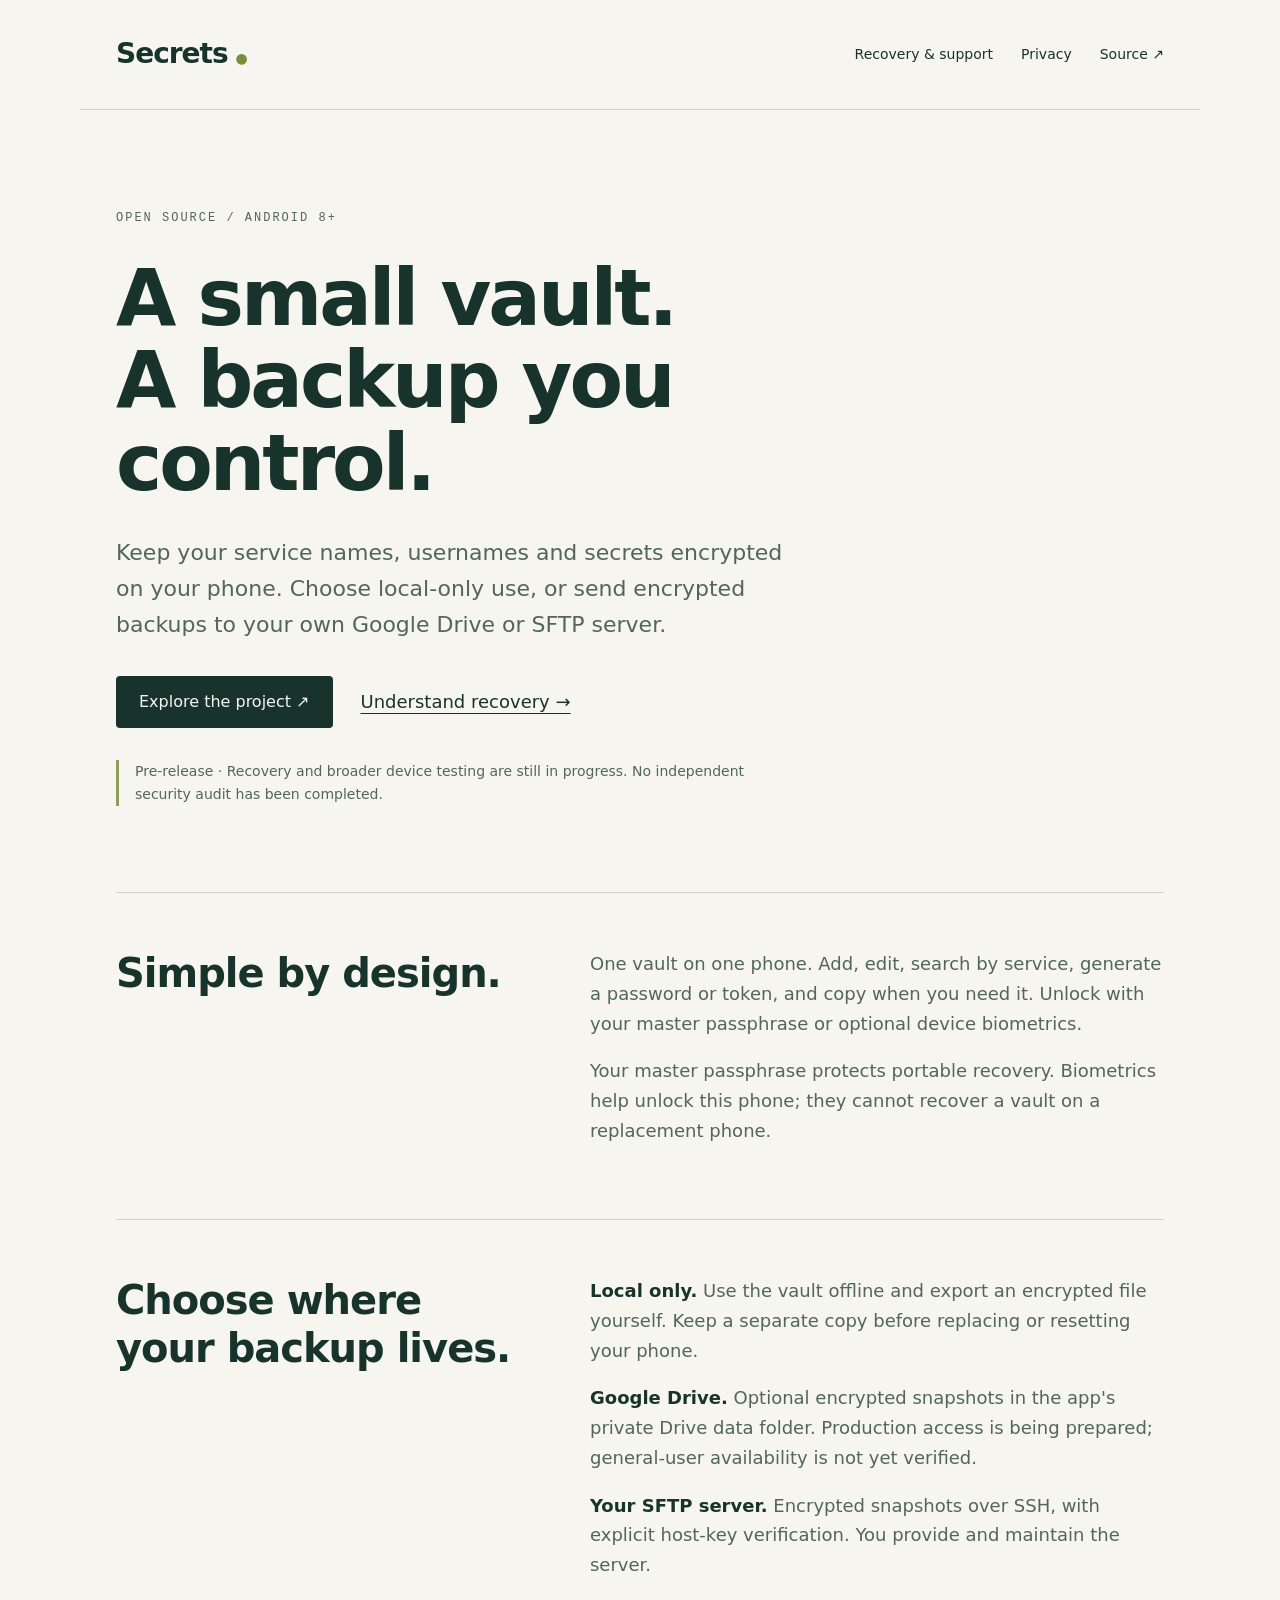
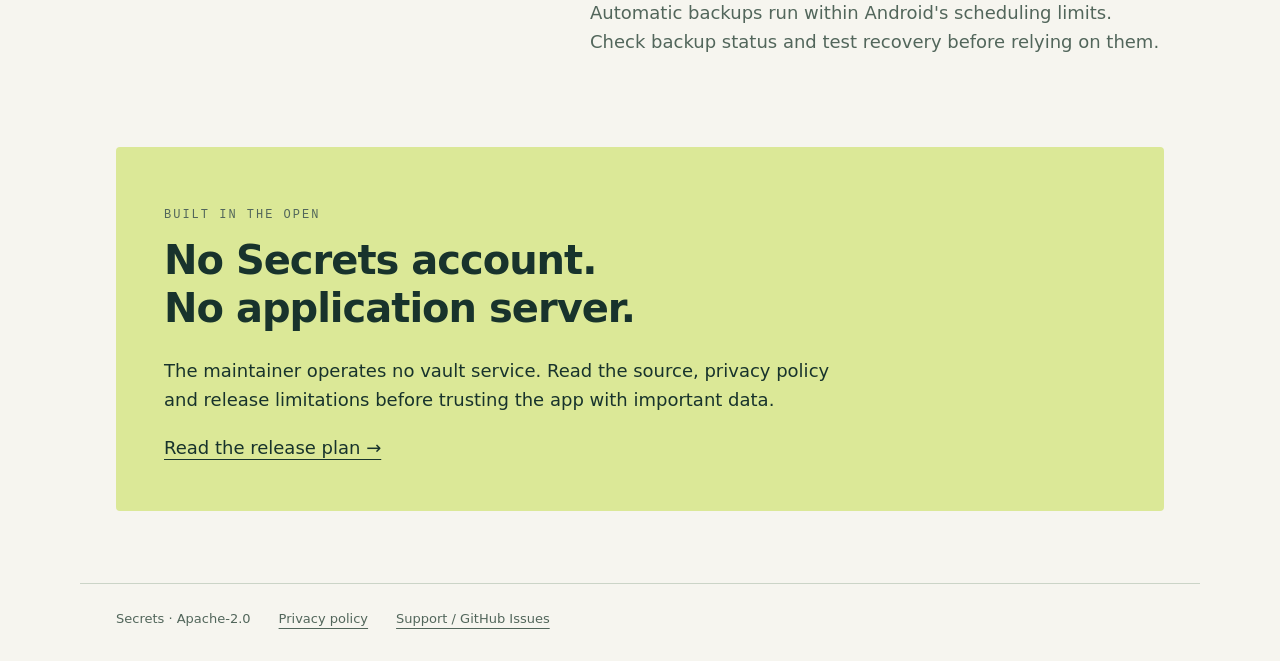
==== web/index.html @ adc81e14 "docs: prepare public repository Pages and Google production branding" ====
<!doctype html>
<html lang="en">
<head>
  <meta charset="utf-8">
  <meta name="viewport" content="width=device-width, initial-scale=1">
  <meta name="google-site-verification" content="h_w8MeL4U1e-Cz-v8jbUQ0zmUtCSmuD1WkpCTF-coIc">
  <meta name="description" content="Secrets is an open-source Android vault with encrypted portable backups and no application server.">
  <title>Secrets — your vault, your backup</title>
  <link rel="stylesheet" href="style.css">
</head>
<body>
  <header><a class="brand" href="./">Secrets<span class="dot">●</span></a><nav aria-label="Main"><a href="support.html">Recovery &amp; support</a><a href="privacy.html">Privacy</a><a href="https://github.com/jpxor/secrets">Source ↗</a></nav></header>
  <main>
    <section class="hero"><p class="eyebrow">OPEN SOURCE / ANDROID 8+</p><h1>A small vault.<br>A backup you control.</h1><p class="lead">Keep your service names, usernames and secrets encrypted on your phone. Choose local-only use, or send encrypted backups to your own Google Drive or SFTP server.</p><div class="actions"><a class="button" href="https://github.com/jpxor/secrets">Explore the project ↗</a><a href="support.html">Understand recovery →</a></div><p class="status">Pre-release · Recovery and broader device testing are still in progress. No independent security audit has been completed.</p></section>
    <section class="split"><h2>Simple by design.</h2><div><p>One vault on one phone. Add, edit, search by service, generate a password or token, and copy when you need it. Unlock with your master passphrase or optional device biometrics.</p><p>Your master passphrase protects portable recovery. Biometrics help unlock this phone; they cannot recover a vault on a replacement phone.</p></div></section>
    <section class="split"><h2>Choose where<br>your backup lives.</h2><div><p><strong>Local only.</strong> Use the vault offline and export an encrypted file yourself. Keep a separate copy before replacing or resetting your phone.</p><p><strong>Google Drive.</strong> Optional encrypted snapshots in the app's private Drive data folder. Production access is being prepared; general-user availability is not yet verified.</p><p><strong>Your SFTP server.</strong> Encrypted snapshots over SSH, with explicit host-key verification. You provide and maintain the server.</p><p>Automatic backups run within Android's scheduling limits. Check backup status and test recovery before relying on them.</p></div></section>
    <section class="closing"><p class="eyebrow">BUILT IN THE OPEN</p><h2>No Secrets account.<br>No application server.</h2><p>The maintainer operates no vault service. Read the source, privacy policy and release limitations before trusting the app with important data.</p><a href="https://github.com/jpxor/secrets/blob/main/docs/RELEASE_PLAN.md">Read the release plan →</a></section>
  </main>
  <footer><span>Secrets · Apache-2.0</span><a href="privacy.html">Privacy policy</a><a href="https://github.com/jpxor/secrets/issues">Support / GitHub Issues</a></footer>
</body>
</html>
---- web/style.css ----
:root{color-scheme:light;--ink:#18332c;--paper:#f6f5ef;--line:#cbd4c7;--muted:#52665b;--accent:#dbe897}*{box-sizing:border-box}body{margin:0;background:var(--paper);color:var(--ink);font:18px/1.65 system-ui,-apple-system,"Segoe UI",sans-serif}a{color:inherit;text-underline-offset:5px}a:hover{color:#526420}a:focus-visible{outline:3px solid #697e2c;outline-offset:6px}header,main,footer{max-width:1120px;margin:auto;padding:0 36px}header{display:flex;align-items:center;justify-content:space-between;gap:24px;min-height:110px;border-bottom:1px solid var(--line)}.brand{font-size:28px;font-weight:750;letter-spacing:-1px;text-decoration:none}.dot{font-size:14px;color:#788e3b;margin-left:8px}nav{display:flex;gap:28px;font-size:14px}nav a{text-decoration:none}.hero{padding:88px 0 72px;max-width:850px}.eyebrow{font:12px/1.4 ui-monospace,monospace;letter-spacing:2px;color:var(--muted)}h1{font-size:clamp(44px,6.5vw,78px);line-height:1.06;letter-spacing:-3px;font-weight:620;margin:30px 0}h2{font-size:clamp(28px,4vw,40px);font-weight:570;line-height:1.2;letter-spacing:-1px;margin:0 0 24px}.lead{max-width:690px;font-size:22px;color:var(--muted)}.actions{display:flex;gap:28px;align-items:center;flex-wrap:wrap;margin:32px 0}.button{display:inline-block;padding:13px 23px;background:var(--ink);color:var(--paper);border-radius:4px;text-decoration:none;font-size:16px}.button:hover{background:#314e35;color:white}.status{font-size:14px;max-width:650px;border-left:3px solid #8e9c5d;padding-left:16px;color:var(--muted)}.split{display:grid;grid-template-columns:1fr 1.4fr;gap:64px;padding:56px 0;border-top:1px solid var(--line)}.split p:first-child{margin-top:0}.split p{color:var(--muted)}strong{color:var(--ink);font-weight:650}.closing{padding:48px;background:var(--accent);margin:16px 0 72px;border-radius:4px}.closing p{max-width:670px}footer{display:flex;gap:28px;flex-wrap:wrap;border-top:1px solid var(--line);padding-top:24px;padding-bottom:32px;font-size:13px;color:var(--muted)}article{max-width:780px;padding:64px 0 80px}article h1{font-size:52px}article h2{font-size:26px;margin:38px 0 14px}article p,article li{color:var(--muted)}.date{font-size:14px}@media(max-width:680px){header,main,footer{padding-left:22px;padding-right:22px}header{align-items:flex-start;flex-direction:column;gap:12px;padding-top:22px;padding-bottom:22px}nav{gap:18px;flex-wrap:wrap}.hero{padding:54px 0 44px}h1{letter-spacing:-2px}.lead{font-size:19px}.split{grid-template-columns:1fr;gap:8px;padding:36px 0}.closing{padding:28px;margin-bottom:40px}article{padding-top:40px}article h1{font-size:40px}}
code{overflow-wrap:anywhere}article a{overflow-wrap:anywhere}
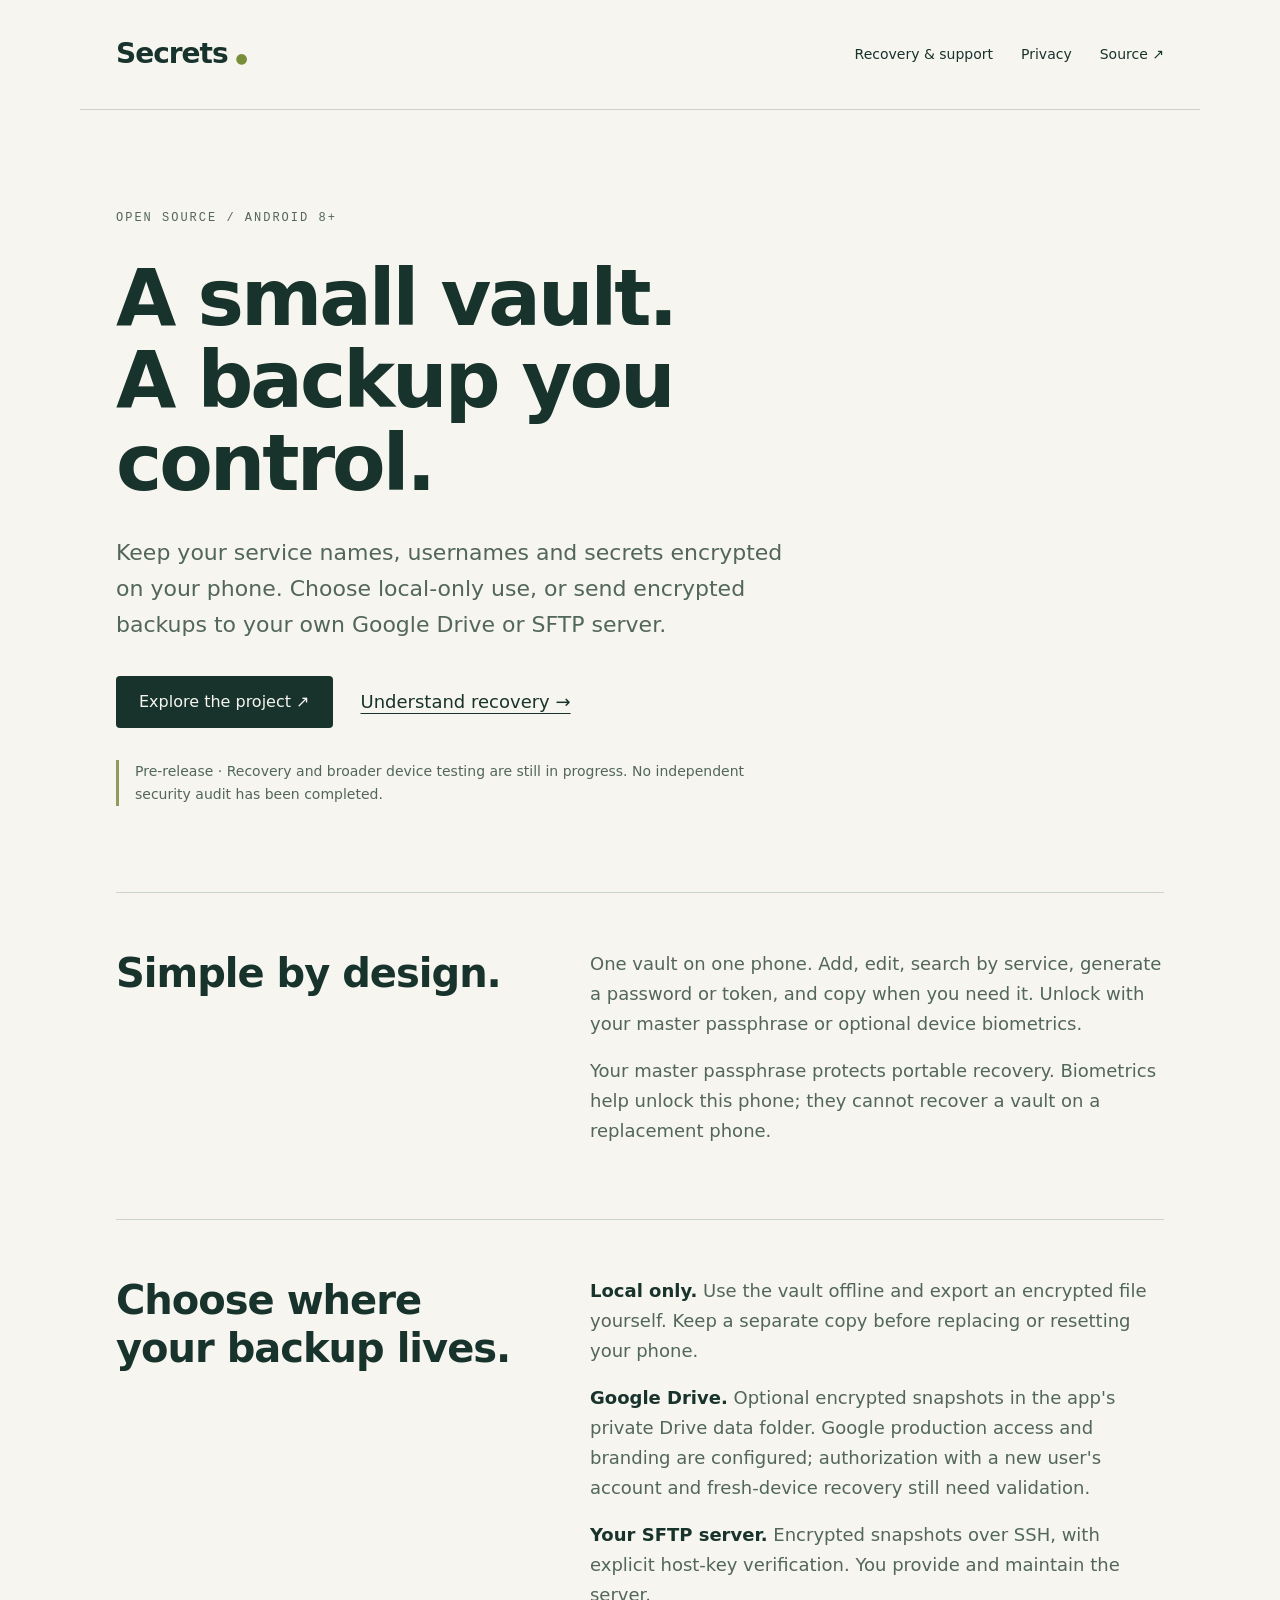
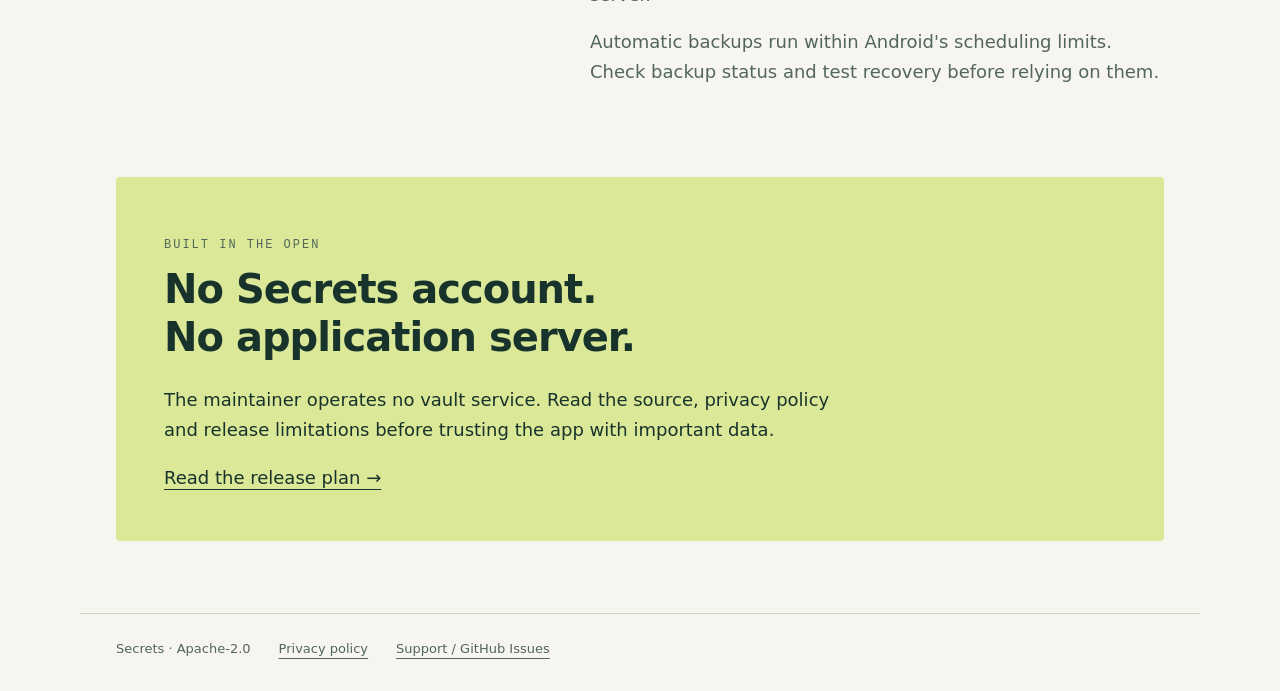
==== commit f0e2dabd: "docs: record live Pages and verified Google production setup" ====
--- a/web/index.html
+++ b/web/index.html
@@ -3,7 +3,6 @@
 <head>
   <meta charset="utf-8">
   <meta name="viewport" content="width=device-width, initial-scale=1">
-  <meta name="google-site-verification" content="h_w8MeL4U1e-Cz-v8jbUQ0zmUtCSmuD1WkpCTF-coIc">
   <meta name="description" content="Secrets is an open-source Android vault with encrypted portable backups and no application server.">
   <title>Secrets — your vault, your backup</title>
   <link rel="stylesheet" href="style.css">
@@ -13,7 +12,7 @@
   <main>
     <section class="hero"><p class="eyebrow">OPEN SOURCE / ANDROID 8+</p><h1>A small vault.<br>A backup you control.</h1><p class="lead">Keep your service names, usernames and secrets encrypted on your phone. Choose local-only use, or send encrypted backups to your own Google Drive or SFTP server.</p><div class="actions"><a class="button" href="https://github.com/jpxor/secrets">Explore the project ↗</a><a href="support.html">Understand recovery →</a></div><p class="status">Pre-release · Recovery and broader device testing are still in progress. No independent security audit has been completed.</p></section>
     <section class="split"><h2>Simple by design.</h2><div><p>One vault on one phone. Add, edit, search by service, generate a password or token, and copy when you need it. Unlock with your master passphrase or optional device biometrics.</p><p>Your master passphrase protects portable recovery. Biometrics help unlock this phone; they cannot recover a vault on a replacement phone.</p></div></section>
-    <section class="split"><h2>Choose where<br>your backup lives.</h2><div><p><strong>Local only.</strong> Use the vault offline and export an encrypted file yourself. Keep a separate copy before replacing or resetting your phone.</p><p><strong>Google Drive.</strong> Optional encrypted snapshots in the app's private Drive data folder. Production access is being prepared; general-user availability is not yet verified.</p><p><strong>Your SFTP server.</strong> Encrypted snapshots over SSH, with explicit host-key verification. You provide and maintain the server.</p><p>Automatic backups run within Android's scheduling limits. Check backup status and test recovery before relying on them.</p></div></section>
+    <section class="split"><h2>Choose where<br>your backup lives.</h2><div><p><strong>Local only.</strong> Use the vault offline and export an encrypted file yourself. Keep a separate copy before replacing or resetting your phone.</p><p><strong>Google Drive.</strong> Optional encrypted snapshots in the app's private Drive data folder. Google production access and branding are configured; authorization with a new user's account and fresh-device recovery still need validation.</p><p><strong>Your SFTP server.</strong> Encrypted snapshots over SSH, with explicit host-key verification. You provide and maintain the server.</p><p>Automatic backups run within Android's scheduling limits. Check backup status and test recovery before relying on them.</p></div></section>
     <section class="closing"><p class="eyebrow">BUILT IN THE OPEN</p><h2>No Secrets account.<br>No application server.</h2><p>The maintainer operates no vault service. Read the source, privacy policy and release limitations before trusting the app with important data.</p><a href="https://github.com/jpxor/secrets/blob/main/docs/RELEASE_PLAN.md">Read the release plan →</a></section>
   </main>
   <footer><span>Secrets · Apache-2.0</span><a href="privacy.html">Privacy policy</a><a href="https://github.com/jpxor/secrets/issues">Support / GitHub Issues</a></footer>
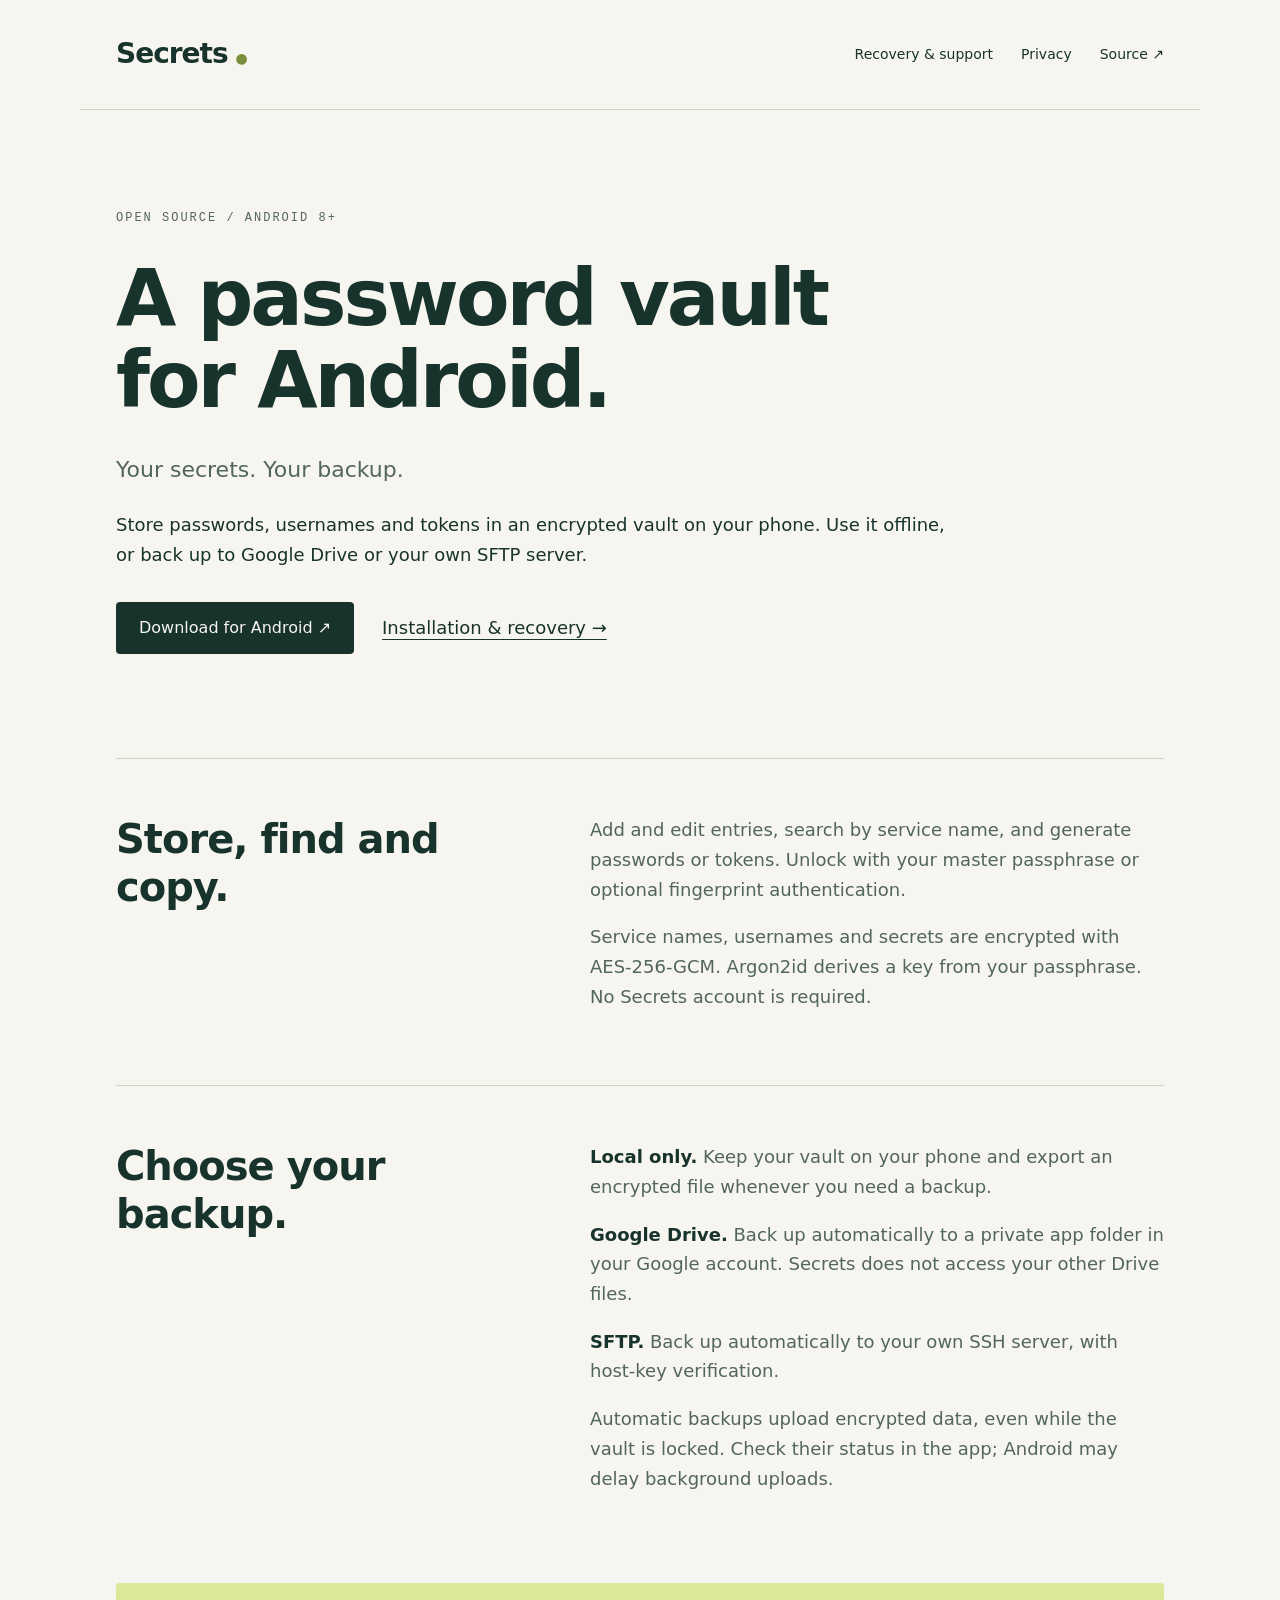
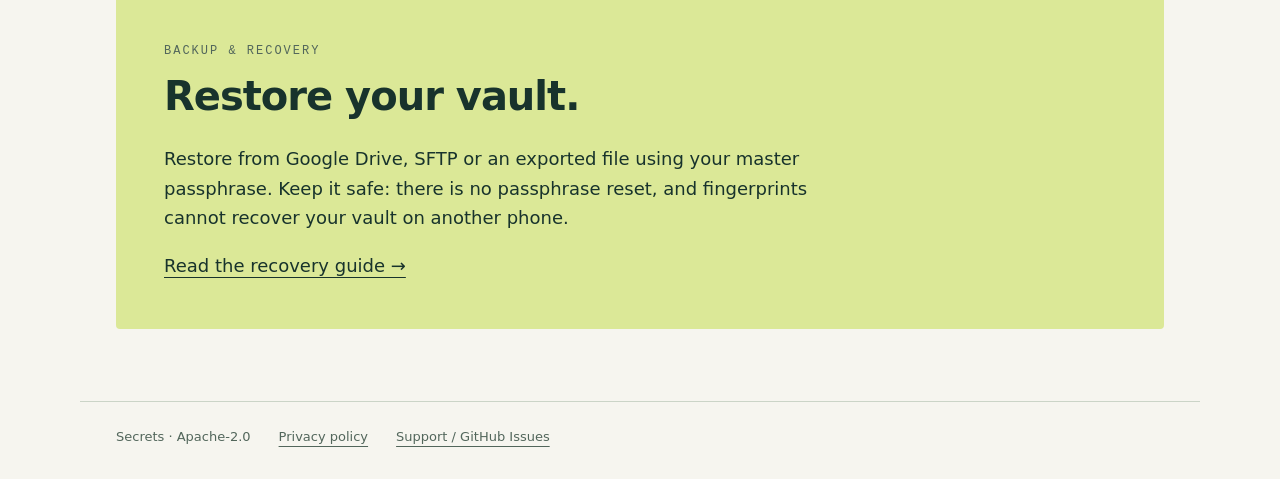
==== commit 20e12dfc: "docs: rewrite public website copy for users" ====
--- a/web/index.html
+++ b/web/index.html
@@ -3,17 +3,17 @@
 <head>
   <meta charset="utf-8">
   <meta name="viewport" content="width=device-width, initial-scale=1">
-  <meta name="description" content="Secrets is an open-source Android vault with encrypted portable backups and no application server.">
-  <title>Secrets — your vault, your backup</title>
+  <meta name="description" content="Secrets is an open-source Android password vault with encrypted backups to Google Drive or your own SFTP server.">
+  <title>Secrets — encrypted password vault for Android</title>
   <link rel="stylesheet" href="style.css">
 </head>
 <body>
   <header><a class="brand" href="./">Secrets<span class="dot">●</span></a><nav aria-label="Main"><a href="support.html">Recovery &amp; support</a><a href="privacy.html">Privacy</a><a href="https://github.com/jpxor/secrets">Source ↗</a></nav></header>
   <main>
-    <section class="hero"><p class="eyebrow">OPEN SOURCE / ANDROID 8+</p><h1>A small vault.<br>A backup you control.</h1><p class="lead">Keep your service names, usernames and secrets encrypted on your phone. Choose local-only use, or send encrypted backups to your own Google Drive or SFTP server.</p><div class="actions"><a class="button" href="https://github.com/jpxor/secrets">Explore the project ↗</a><a href="support.html">Understand recovery →</a></div><p class="status">Pre-release · Recovery and broader device testing are still in progress. No independent security audit has been completed.</p></section>
-    <section class="split"><h2>Simple by design.</h2><div><p>One vault on one phone. Add, edit, search by service, generate a password or token, and copy when you need it. Unlock with your master passphrase or optional device biometrics.</p><p>Your master passphrase protects portable recovery. Biometrics help unlock this phone; they cannot recover a vault on a replacement phone.</p></div></section>
-    <section class="split"><h2>Choose where<br>your backup lives.</h2><div><p><strong>Local only.</strong> Use the vault offline and export an encrypted file yourself. Keep a separate copy before replacing or resetting your phone.</p><p><strong>Google Drive.</strong> Optional encrypted snapshots in the app's private Drive data folder. Google production access and branding are configured; authorization with a new user's account and fresh-device recovery still need validation.</p><p><strong>Your SFTP server.</strong> Encrypted snapshots over SSH, with explicit host-key verification. You provide and maintain the server.</p><p>Automatic backups run within Android's scheduling limits. Check backup status and test recovery before relying on them.</p></div></section>
-    <section class="closing"><p class="eyebrow">BUILT IN THE OPEN</p><h2>No Secrets account.<br>No application server.</h2><p>The maintainer operates no vault service. Read the source, privacy policy and release limitations before trusting the app with important data.</p><a href="https://github.com/jpxor/secrets/blob/main/docs/RELEASE_PLAN.md">Read the release plan →</a></section>
+    <section class="hero"><p class="eyebrow">OPEN SOURCE / ANDROID 8+</p><h1>A password vault<br>for Android.</h1><p class="lead">Your secrets. Your backup.</p><p>Store passwords, usernames and tokens in an encrypted vault on your phone. Use it offline, or back up to Google Drive or your own SFTP server.</p><div class="actions"><a class="button" href="https://github.com/jpxor/secrets/releases">Download for Android ↗</a><a href="support.html">Installation &amp; recovery →</a></div></section>
+    <section class="split"><h2>Store, find and copy.</h2><div><p>Add and edit entries, search by service name, and generate passwords or tokens. Unlock with your master passphrase or optional fingerprint authentication.</p><p>Service names, usernames and secrets are encrypted with AES-256-GCM. Argon2id derives a key from your passphrase. No Secrets account is required.</p></div></section>
+    <section class="split"><h2>Choose your backup.</h2><div><p><strong>Local only.</strong> Keep your vault on your phone and export an encrypted file whenever you need a backup.</p><p><strong>Google Drive.</strong> Back up automatically to a private app folder in your Google account. Secrets does not access your other Drive files.</p><p><strong>SFTP.</strong> Back up automatically to your own SSH server, with host-key verification.</p><p>Automatic backups upload encrypted data, even while the vault is locked. Check their status in the app; Android may delay background uploads.</p></div></section>
+    <section class="closing"><p class="eyebrow">BACKUP &amp; RECOVERY</p><h2>Restore your vault.</h2><p>Restore from Google Drive, SFTP or an exported file using your master passphrase. Keep it safe: there is no passphrase reset, and fingerprints cannot recover your vault on another phone.</p><a href="support.html">Read the recovery guide →</a></section>
   </main>
   <footer><span>Secrets · Apache-2.0</span><a href="privacy.html">Privacy policy</a><a href="https://github.com/jpxor/secrets/issues">Support / GitHub Issues</a></footer>
 </body>
